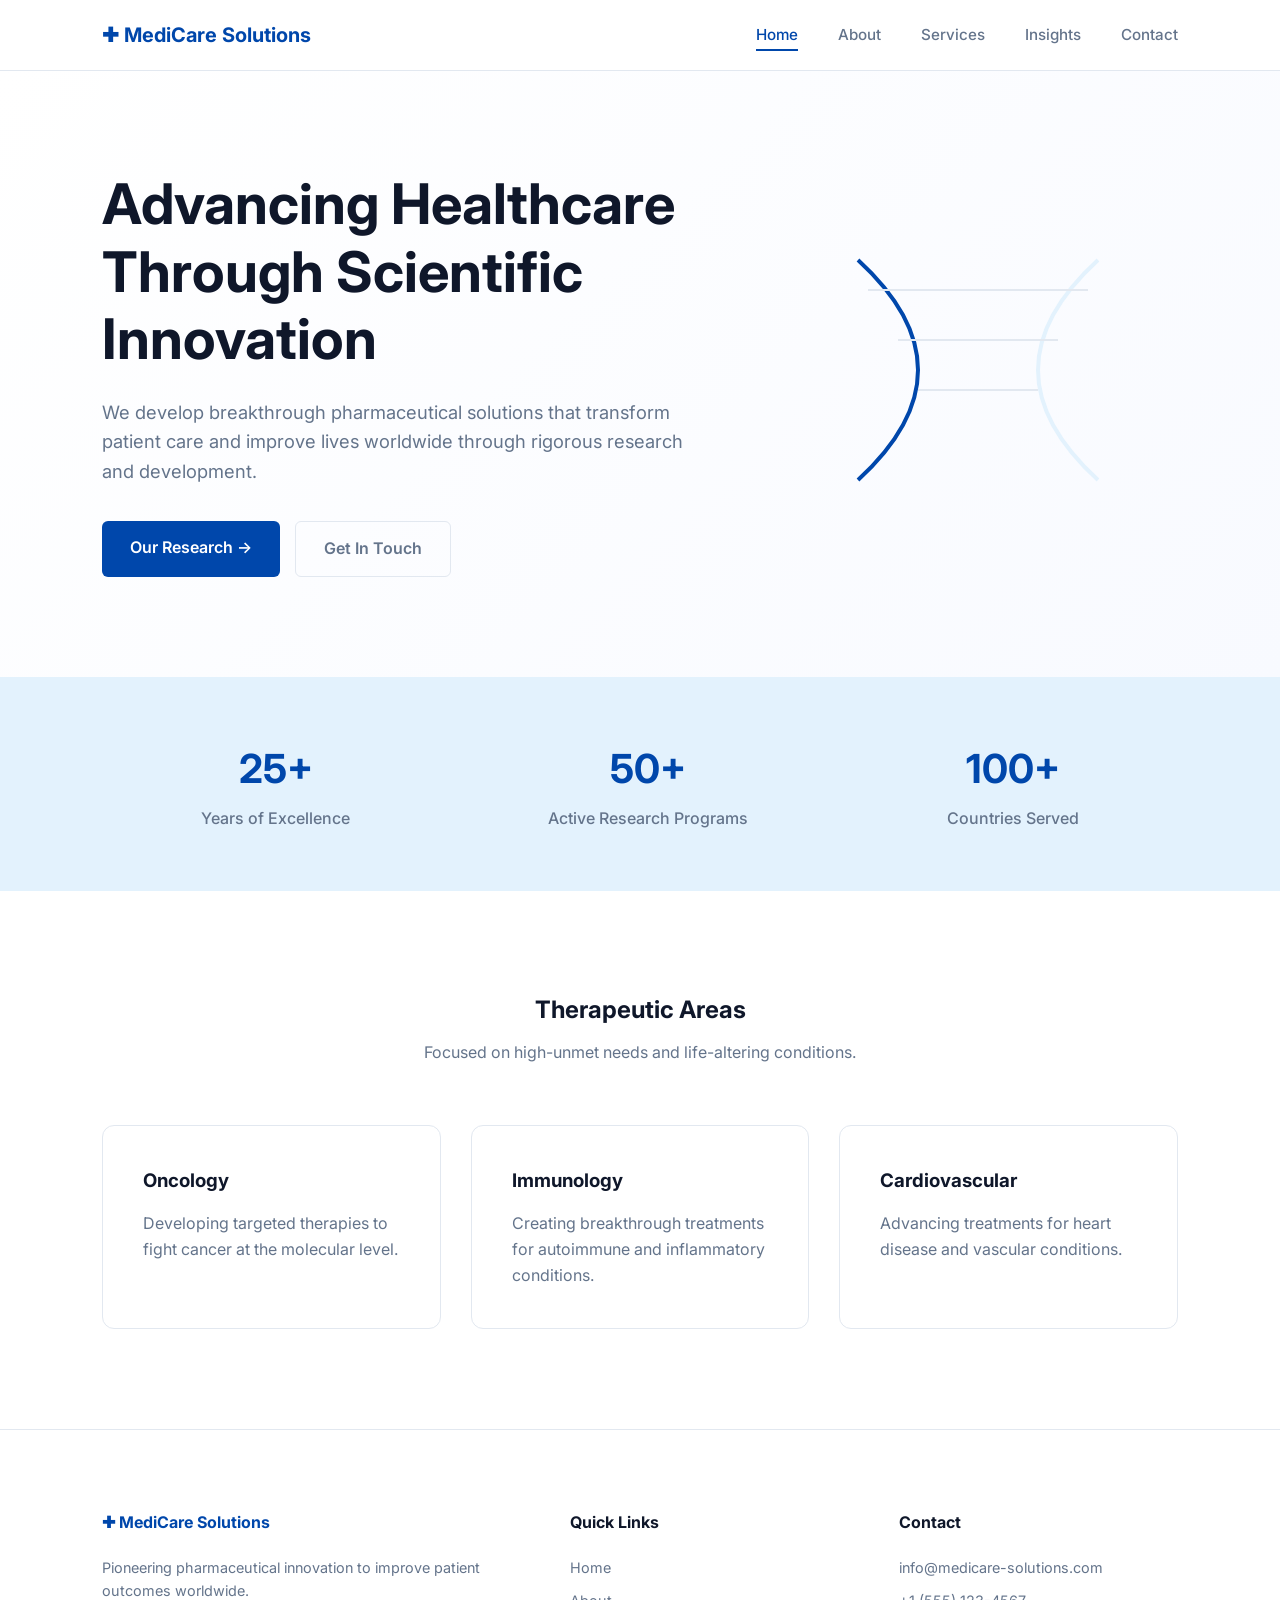
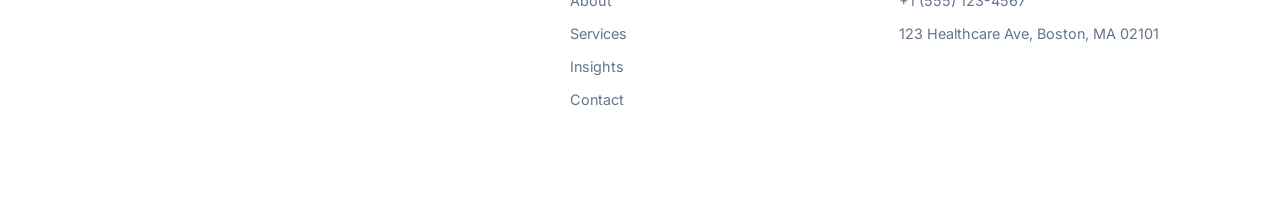
==== index.html @ 157ba3b7 "Add files via upload" ====
<!DOCTYPE html>
<html lang="en">
<head>
    <meta charset="UTF-8">
    <meta name="viewport" content="width=device-width, initial-scale=1.0">
    <title>MediCare Solutions | Advancing Healthcare</title>
    <link href="https://fonts.googleapis.com/css2?family=Inter:wght@300;400;500;600;700&display=swap" rel="stylesheet">
    <style>
        :root {
            --primary: #0047AB;
            --primary-dark: #003580;
            --accent: #E3F2FD;
            --text-dark: #0F172A;
            --text-gray: #64748B;
            --white: #ffffff;
            --border: #E2E8F0;
        }

        * { margin: 0; padding: 0; box-sizing: border-box; font-family: 'Inter', sans-serif; }
        body { color: var(--text-dark); line-height: 1.6; background-color: var(--white); }

        /* Navigation */
        header {
            display: flex; justify-content: space-between; align-items: center;
            padding: 1.2rem 8%; background: var(--white);
            position: sticky; top: 0; z-index: 1000; border-bottom: 1px solid var(--border);
        }
        .logo { color: var(--primary); font-weight: 700; font-size: 1.25rem; display: flex; align-items: center; gap: 8px; text-decoration: none; }
        nav ul { display: flex; list-style: none; gap: 2.5rem; }
        nav ul li a { text-decoration: none; color: var(--text-gray); font-size: 0.95rem; font-weight: 500; }
        nav ul li a.active { color: var(--primary); border-bottom: 2px solid var(--primary); padding-bottom: 5px; }

        /* Hero Section */
        .hero { 
            display: flex; align-items: center; justify-content: space-between; 
            padding: 100px 8%; background: linear-gradient(135deg, #ffffff 0%, #f8faff 100%);
        }
        .hero-content { max-width: 600px; }
        .hero-content h1 { font-size: 3.5rem; line-height: 1.2; margin-bottom: 25px; color: var(--text-dark); }
        .hero-content p { font-size: 1.15rem; color: var(--text-gray); margin-bottom: 35px; }
        
        .btn-group { display: flex; gap: 15px; }
        .btn-primary { background: var(--primary); color: white; padding: 14px 28px; border-radius: 6px; text-decoration: none; font-weight: 600; }
        .btn-outline { border: 1px solid var(--border); color: var(--text-gray); padding: 14px 28px; border-radius: 6px; text-decoration: none; font-weight: 600; }

        /* Stats Section */
        .stats-banner { background: var(--accent); padding: 60px 8%; display: flex; justify-content: space-around; text-align: center; }
        .stat-item h2 { color: var(--primary); font-size: 2.5rem; margin-bottom: 5px; }
        .stat-item p { color: var(--text-gray); font-weight: 500; }

        /* Therapeutic Areas */
        .section-padding { padding: 100px 8%; }
        .section-header { text-align: center; margin-bottom: 60px; }
        .grid { display: grid; grid-template-columns: repeat(3, 1fr); gap: 30px; }
        .card { padding: 40px; border: 1px solid var(--border); border-radius: 12px; transition: 0.3s; }
        .card:hover { transform: translateY(-5px); box-shadow: 0 10px 30px rgba(0,0,0,0.05); border-color: var(--primary); }
        .card h3 { margin-bottom: 15px; }

        /* Footer */
        footer { padding: 80px 8%; border-top: 1px solid var(--border); display: grid; grid-template-columns: 1.5fr 1fr 1fr; gap: 50px; }
        footer h4 { margin-bottom: 20px; }
        footer p, footer li { color: var(--text-gray); font-size: 0.9rem; margin-bottom: 10px; list-style: none; }

        @media (max-width: 992px) {
            .hero { flex-direction: column; text-align: center; }
            .grid, footer { grid-template-columns: 1fr; }
        }
    </style>
</head>
<body>

<header>
    <a href="index.html" class="logo">✚ MediCare Solutions</a>
    <nav>
        <ul>
            <li><a href="index.html" class="active">Home</a></li>
            <li><a href="about.html">About</a></li>
            <li><a href="services.html">Services</a></li>
            <li><a href="insights.html">Insights</a></li>
            <li><a href="contact.html">Contact</a></li>
        </ul>
    </nav>
</header>

<section class="hero">
    <div class="hero-content">
        <h1>Advancing Healthcare Through Scientific Innovation</h1>
        <p>We develop breakthrough pharmaceutical solutions that transform patient care and improve lives worldwide through rigorous research and development.</p>
        <div class="btn-group">
            <a href="services.html" class="btn-primary">Our Research →</a>
            <a href="contact.html" class="btn-outline">Get In Touch</a>
        </div>
    </div>
    <div class="hero-image">
        <!-- Abstract DNA Graphic -->
        <svg width="400" height="300" viewBox="0 0 200 150">
            <path d="M40 20 Q100 75 40 130" stroke="#0047AB" fill="none" stroke-width="2" />
            <path d="M160 20 Q100 75 160 130" stroke="#E3F2FD" fill="none" stroke-width="2" />
            <line x1="45" y1="35" x2="155" y2="35" stroke="#E2E8F0" />
            <line x1="60" y1="60" x2="140" y2="60" stroke="#E2E8F0" />
            <line x1="70" y1="85" x2="130" y2="85" stroke="#E2E8F0" />
        </svg>
    </div>
</section>

<section class="stats-banner">
    <div class="stat-item"><h2>25+</h2><p>Years of Excellence</p></div>
    <div class="stat-item"><h2>50+</h2><p>Active Research Programs</p></div>
    <div class="stat-item"><h2>100+</h2><p>Countries Served</p></div>
</section>

<section class="section-padding">
    <div class="section-header">
        <h2>Therapeutic Areas</h2>
        <p style="color: var(--text-gray); margin-top: 10px;">Focused on high-unmet needs and life-altering conditions.</p>
    </div>
    <div class="grid">
        <div class="card">
            <h3>Oncology</h3>
            <p style="color: var(--text-gray);">Developing targeted therapies to fight cancer at the molecular level.</p>
        </div>
        <div class="card">
            <h3>Immunology</h3>
            <p style="color: var(--text-gray);">Creating breakthrough treatments for autoimmune and inflammatory conditions.</p>
        </div>
        <div class="card">
            <h3>Cardiovascular</h3>
            <p style="color: var(--text-gray);">Advancing treatments for heart disease and vascular conditions.</p>
        </div>
    </div>
</section>

<footer>
    <div>
        <div style="color: var(--primary); font-weight: 700; margin-bottom: 20px;">✚ MediCare Solutions</div>
        <p>Pioneering pharmaceutical innovation to improve patient outcomes worldwide.</p>
    </div>
    <div>
        <h4>Quick Links</h4>
        <ul>
            <li>Home</li>
            <li>About</li>
            <li>Services</li>
            <li>Insights</li>
            <li>Contact</li>
        </ul>
    </div>
    <div>
        <h4>Contact</h4>
        <p>info@medicare-solutions.com</p>
        <p>+1 (555) 123-4567</p>
        <p>123 Healthcare Ave, Boston, MA 02101</p>
    </div>
</footer>
<script>
    // Logic for the Mobile Menu
    const menuBtn = document.getElementById('menuBtn');
    const navMenu = document.getElementById('navMenu');

    menuBtn.addEventListener('click', () => {
        navMenu.classList.toggle('active');
        
        // Transform Hamburger to 'X'
        const spans = menuBtn.querySelectorAll('span');
        if (navMenu.classList.contains('active')) {
            spans[0].style.transform = 'rotate(45deg) translate(5px, 5px)';
            spans[1].style.opacity = '0';
            spans[2].style.transform = 'rotate(-45deg) translate(6px, -5px)';
        } else {
            spans[0].style.transform = 'none';
            spans[1].style.opacity = '1';
            spans[2].style.transform = 'none';
        }
    });
</script>
</body>
</html>
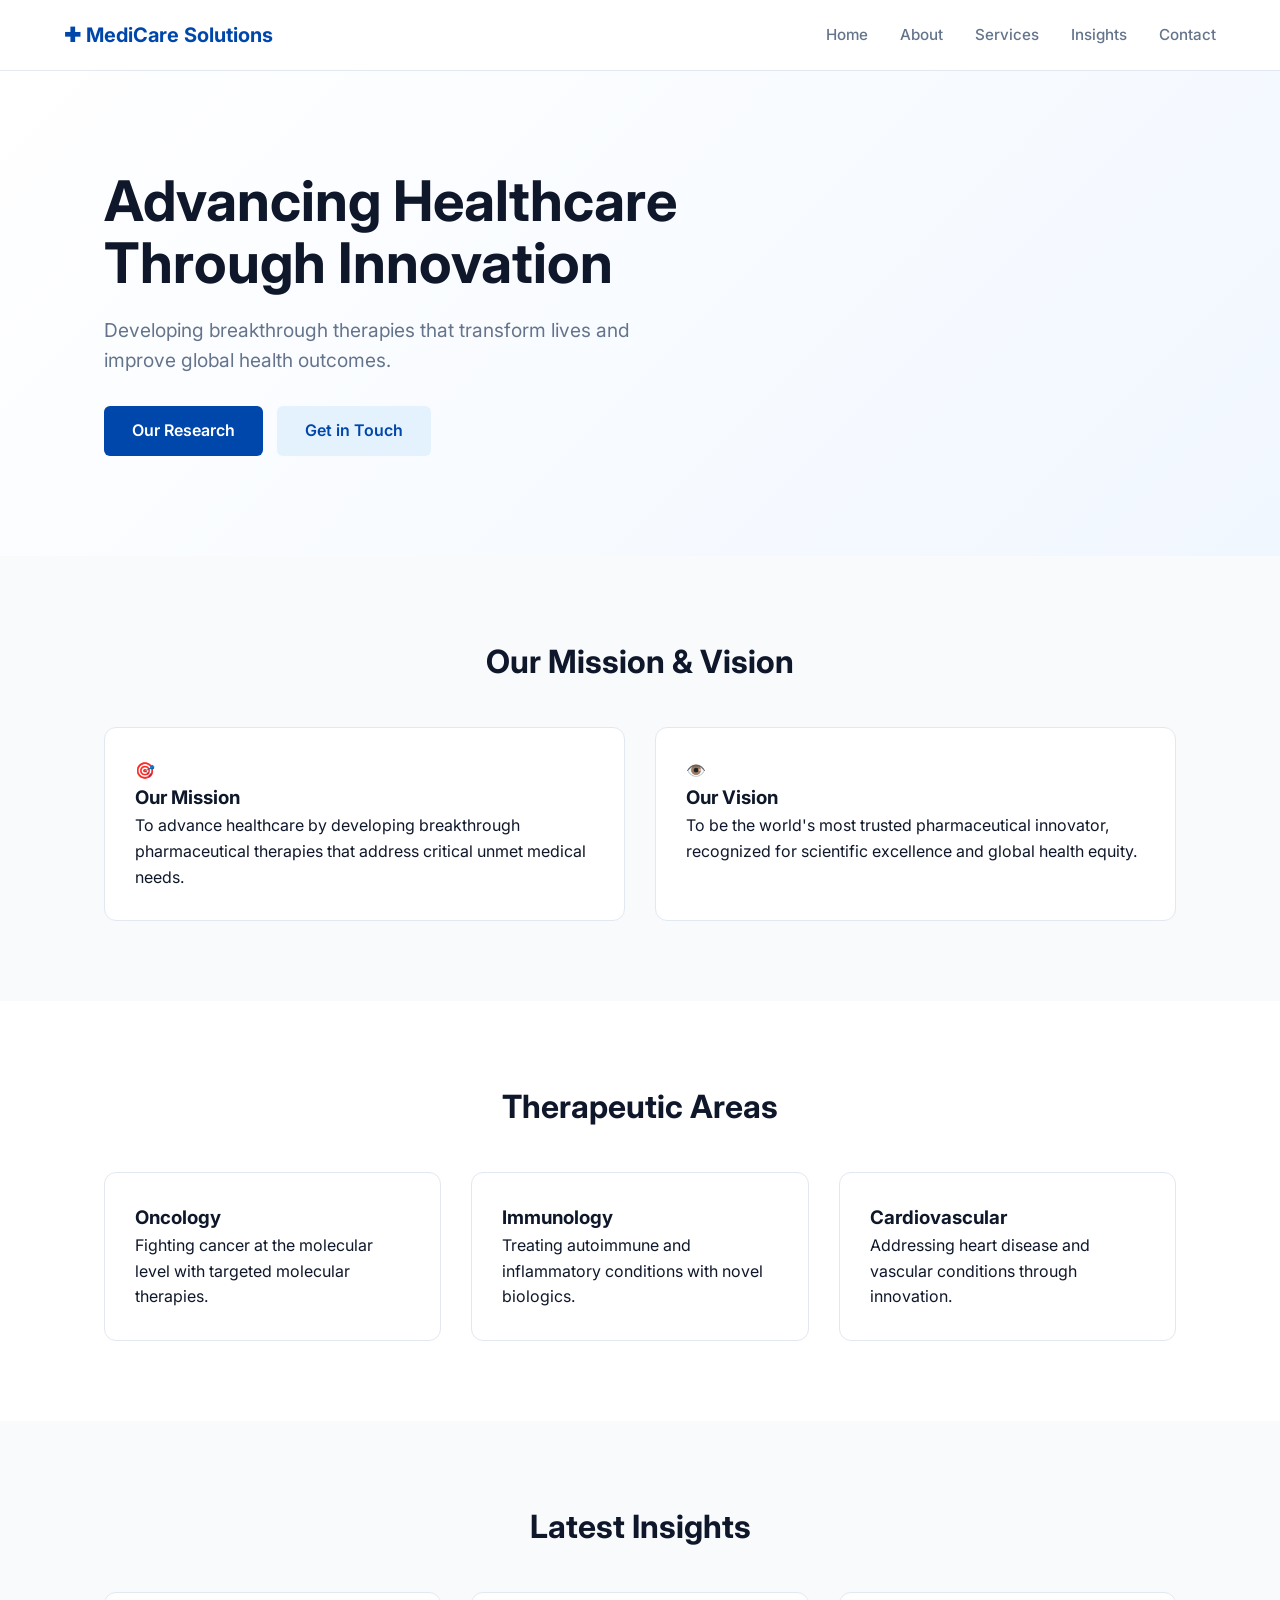
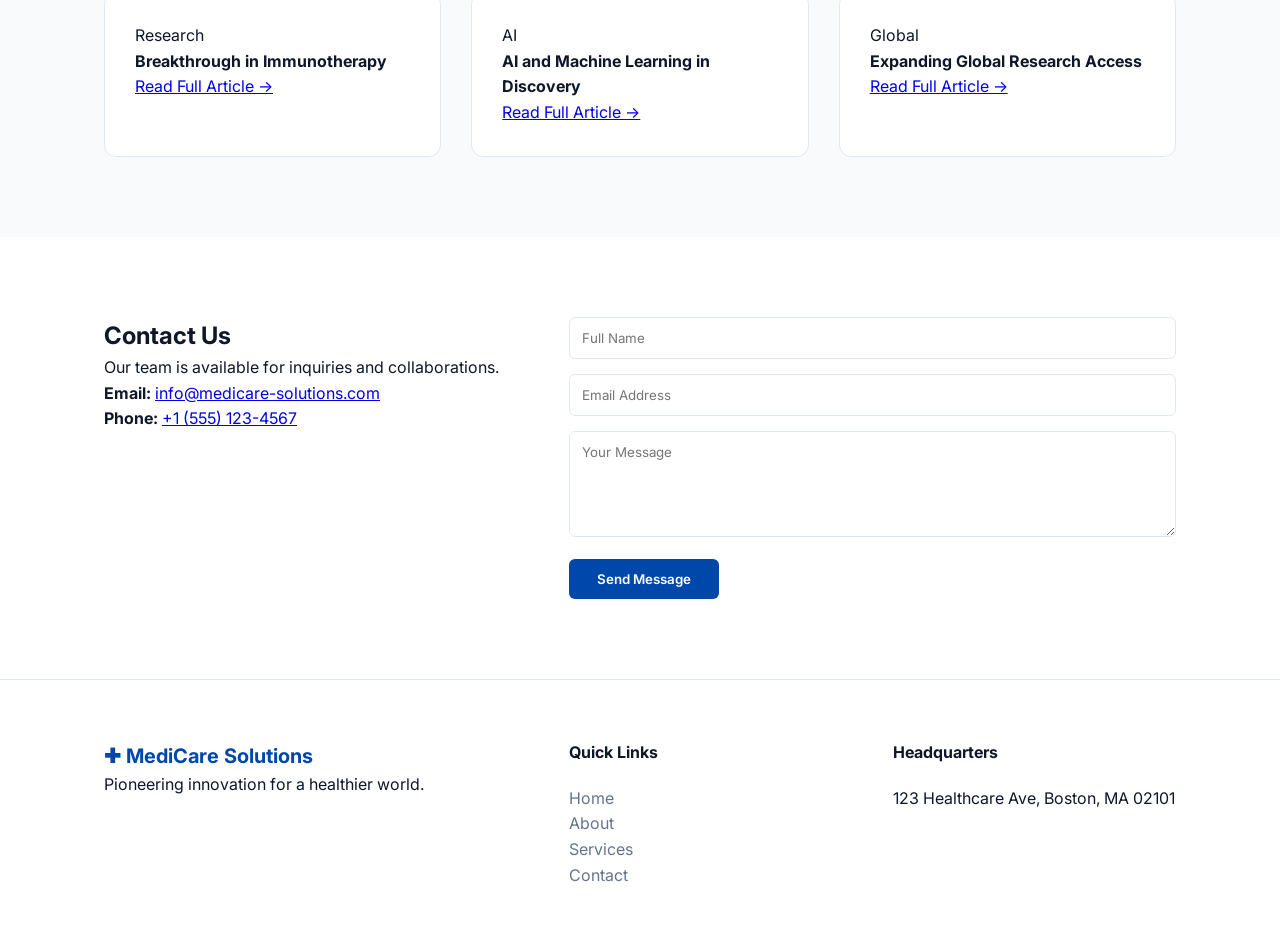
==== commit 08932640: "Add files via upload" ====
--- a/index.html
+++ b/index.html
@@ -1,177 +1,151 @@
-<!DOCTYPE html>
-<html lang="en">
-<head>
-    <meta charset="UTF-8">
-    <meta name="viewport" content="width=device-width, initial-scale=1.0">
-    <title>MediCare Solutions | Advancing Healthcare</title>
-    <link href="https://fonts.googleapis.com/css2?family=Inter:wght@300;400;500;600;700&display=swap" rel="stylesheet">
-    <style>
-        :root {
-            --primary: #0047AB;
-            --primary-dark: #003580;
-            --accent: #E3F2FD;
-            --text-dark: #0F172A;
-            --text-gray: #64748B;
-            --white: #ffffff;
-            --border: #E2E8F0;
-        }
-
-        * { margin: 0; padding: 0; box-sizing: border-box; font-family: 'Inter', sans-serif; }
-        body { color: var(--text-dark); line-height: 1.6; background-color: var(--white); }
-
-        /* Navigation */
-        header {
-            display: flex; justify-content: space-between; align-items: center;
-            padding: 1.2rem 8%; background: var(--white);
-            position: sticky; top: 0; z-index: 1000; border-bottom: 1px solid var(--border);
-        }
-        .logo { color: var(--primary); font-weight: 700; font-size: 1.25rem; display: flex; align-items: center; gap: 8px; text-decoration: none; }
-        nav ul { display: flex; list-style: none; gap: 2.5rem; }
-        nav ul li a { text-decoration: none; color: var(--text-gray); font-size: 0.95rem; font-weight: 500; }
-        nav ul li a.active { color: var(--primary); border-bottom: 2px solid var(--primary); padding-bottom: 5px; }
-
-        /* Hero Section */
-        .hero { 
-            display: flex; align-items: center; justify-content: space-between; 
-            padding: 100px 8%; background: linear-gradient(135deg, #ffffff 0%, #f8faff 100%);
-        }
-        .hero-content { max-width: 600px; }
-        .hero-content h1 { font-size: 3.5rem; line-height: 1.2; margin-bottom: 25px; color: var(--text-dark); }
-        .hero-content p { font-size: 1.15rem; color: var(--text-gray); margin-bottom: 35px; }
-        
-        .btn-group { display: flex; gap: 15px; }
-        .btn-primary { background: var(--primary); color: white; padding: 14px 28px; border-radius: 6px; text-decoration: none; font-weight: 600; }
-        .btn-outline { border: 1px solid var(--border); color: var(--text-gray); padding: 14px 28px; border-radius: 6px; text-decoration: none; font-weight: 600; }
-
-        /* Stats Section */
-        .stats-banner { background: var(--accent); padding: 60px 8%; display: flex; justify-content: space-around; text-align: center; }
-        .stat-item h2 { color: var(--primary); font-size: 2.5rem; margin-bottom: 5px; }
-        .stat-item p { color: var(--text-gray); font-weight: 500; }
-
-        /* Therapeutic Areas */
-        .section-padding { padding: 100px 8%; }
-        .section-header { text-align: center; margin-bottom: 60px; }
-        .grid { display: grid; grid-template-columns: repeat(3, 1fr); gap: 30px; }
-        .card { padding: 40px; border: 1px solid var(--border); border-radius: 12px; transition: 0.3s; }
-        .card:hover { transform: translateY(-5px); box-shadow: 0 10px 30px rgba(0,0,0,0.05); border-color: var(--primary); }
-        .card h3 { margin-bottom: 15px; }
-
-        /* Footer */
-        footer { padding: 80px 8%; border-top: 1px solid var(--border); display: grid; grid-template-columns: 1.5fr 1fr 1fr; gap: 50px; }
-        footer h4 { margin-bottom: 20px; }
-        footer p, footer li { color: var(--text-gray); font-size: 0.9rem; margin-bottom: 10px; list-style: none; }
-
-        @media (max-width: 992px) {
-            .hero { flex-direction: column; text-align: center; }
-            .grid, footer { grid-template-columns: 1fr; }
-        }
-    </style>
-</head>
-<body>
-
-<header>
-    <a href="index.html" class="logo">✚ MediCare Solutions</a>
-    <nav>
-        <ul>
-            <li><a href="index.html" class="active">Home</a></li>
-            <li><a href="about.html">About</a></li>
-            <li><a href="services.html">Services</a></li>
-            <li><a href="insights.html">Insights</a></li>
-            <li><a href="contact.html">Contact</a></li>
-        </ul>
-    </nav>
-</header>
-
-<section class="hero">
-    <div class="hero-content">
-        <h1>Advancing Healthcare Through Scientific Innovation</h1>
-        <p>We develop breakthrough pharmaceutical solutions that transform patient care and improve lives worldwide through rigorous research and development.</p>
-        <div class="btn-group">
-            <a href="services.html" class="btn-primary">Our Research →</a>
-            <a href="contact.html" class="btn-outline">Get In Touch</a>
-        </div>
-    </div>
-    <div class="hero-image">
-        <!-- Abstract DNA Graphic -->
-        <svg width="400" height="300" viewBox="0 0 200 150">
-            <path d="M40 20 Q100 75 40 130" stroke="#0047AB" fill="none" stroke-width="2" />
-            <path d="M160 20 Q100 75 160 130" stroke="#E3F2FD" fill="none" stroke-width="2" />
-            <line x1="45" y1="35" x2="155" y2="35" stroke="#E2E8F0" />
-            <line x1="60" y1="60" x2="140" y2="60" stroke="#E2E8F0" />
-            <line x1="70" y1="85" x2="130" y2="85" stroke="#E2E8F0" />
-        </svg>
-    </div>
-</section>
-
-<section class="stats-banner">
-    <div class="stat-item"><h2>25+</h2><p>Years of Excellence</p></div>
-    <div class="stat-item"><h2>50+</h2><p>Active Research Programs</p></div>
-    <div class="stat-item"><h2>100+</h2><p>Countries Served</p></div>
-</section>
-
-<section class="section-padding">
-    <div class="section-header">
-        <h2>Therapeutic Areas</h2>
-        <p style="color: var(--text-gray); margin-top: 10px;">Focused on high-unmet needs and life-altering conditions.</p>
-    </div>
-    <div class="grid">
-        <div class="card">
-            <h3>Oncology</h3>
-            <p style="color: var(--text-gray);">Developing targeted therapies to fight cancer at the molecular level.</p>
-        </div>
-        <div class="card">
-            <h3>Immunology</h3>
-            <p style="color: var(--text-gray);">Creating breakthrough treatments for autoimmune and inflammatory conditions.</p>
-        </div>
-        <div class="card">
-            <h3>Cardiovascular</h3>
-            <p style="color: var(--text-gray);">Advancing treatments for heart disease and vascular conditions.</p>
-        </div>
-    </div>
-</section>
-
-<footer>
-    <div>
-        <div style="color: var(--primary); font-weight: 700; margin-bottom: 20px;">✚ MediCare Solutions</div>
-        <p>Pioneering pharmaceutical innovation to improve patient outcomes worldwide.</p>
-    </div>
-    <div>
-        <h4>Quick Links</h4>
-        <ul>
-            <li>Home</li>
-            <li>About</li>
-            <li>Services</li>
-            <li>Insights</li>
-            <li>Contact</li>
-        </ul>
-    </div>
-    <div>
-        <h4>Contact</h4>
-        <p>info@medicare-solutions.com</p>
-        <p>+1 (555) 123-4567</p>
-        <p>123 Healthcare Ave, Boston, MA 02101</p>
-    </div>
-</footer>
-<script>
-    // Logic for the Mobile Menu
-    const menuBtn = document.getElementById('menuBtn');
-    const navMenu = document.getElementById('navMenu');
-
-    menuBtn.addEventListener('click', () => {
-        navMenu.classList.toggle('active');
-        
-        // Transform Hamburger to 'X'
-        const spans = menuBtn.querySelectorAll('span');
-        if (navMenu.classList.contains('active')) {
-            spans[0].style.transform = 'rotate(45deg) translate(5px, 5px)';
-            spans[1].style.opacity = '0';
-            spans[2].style.transform = 'rotate(-45deg) translate(6px, -5px)';
-        } else {
-            spans[0].style.transform = 'none';
-            spans[1].style.opacity = '1';
-            spans[2].style.transform = 'none';
-        }
-    });
-</script>
-</body>
+<!DOCTYPE html>
+<html lang="en">
+<head>
+    <meta charset="UTF-8">
+    <meta name="viewport" content="width=device-width, initial-scale=1.0">
+    <title>MediCare Solutions | Pharmaceutical Innovation</title>
+    <link rel="stylesheet" href="style.css">
+    <link href="https://fonts.googleapis.com/css2?family=Inter:wght@300;400;500;600;700&display=swap" rel="stylesheet">
+</head>
+<body>
+
+<header>
+    <a href="#" class="logo">✚ MediCare Solutions</a>
+    
+    <div class="menu-btn" id="menuBtn">
+        <span></span>
+        <span></span>
+        <span></span>
+    </div>
+
+    <nav id="navMenu">
+        <ul>
+            <li><a href="#home">Home</a></li>
+            <li><a href="#about">About</a></li>
+            <li><a href="#services">Services</a></li>
+            <li><a href="#insights">Insights</a></li>
+            <li><a href="#contact">Contact</a></li>
+        </ul>
+    </nav>
+</header>
+
+<main>
+    <section id="home" class="hero">
+        <div class="container">
+            <div class="hero-content">
+                <h1>Advancing Healthcare Through Innovation</h1>
+                <p>Developing breakthrough therapies that transform lives and improve global health outcomes.</p>
+                <div class="cta-btns">
+                    <a href="#services" class="btn primary">Our Research</a>
+                    <a href="#contact" class="btn secondary">Get in Touch</a>
+                </div>
+            </div>
+        </div>
+    </section>
+
+    <section id="about" class="about">
+        <div class="container">
+            <h2 class="section-title">Our Mission & Vision</h2>
+            <div class="grid grid-2">
+                <div class="card">
+                    <div class="icon">🎯</div>
+                    <h3>Our Mission</h3>
+                    <p>To advance healthcare by developing breakthrough pharmaceutical therapies that address critical unmet medical needs.</p>
+                </div>
+                <div class="card">
+                    <div class="icon">👁️</div>
+                    <h3>Our Vision</h3>
+                    <p>To be the world's most trusted pharmaceutical innovator, recognized for scientific excellence and global health equity.</p>
+                </div>
+            </div>
+        </div>
+    </section>
+
+    <section id="services" class="services">
+        <div class="container">
+            <h2 class="section-title">Therapeutic Areas</h2>
+            <div class="grid grid-3">
+                <div class="service-card">
+                    <h3>Oncology</h3>
+                    <p>Fighting cancer at the molecular level with targeted molecular therapies.</p>
+                </div>
+                <div class="service-card">
+                    <h3>Immunology</h3>
+                    <p>Treating autoimmune and inflammatory conditions with novel biologics.</p>
+                </div>
+                <div class="service-card">
+                    <h3>Cardiovascular</h3>
+                    <p>Addressing heart disease and vascular conditions through innovation.</p>
+                </div>
+            </div>
+        </div>
+    </section>
+
+    <section id="insights" class="insights">
+        <div class="container">
+            <h2 class="section-title">Latest Insights</h2>
+            <div class="grid grid-3">
+                <div class="insight-card">
+                    <span class="tag">Research</span>
+                    <h4>Breakthrough in Immunotherapy</h4>
+                    <a href="#" class="read-more">Read Full Article →</a>
+                </div>
+                <div class="insight-card">
+                    <span class="tag">AI</span>
+                    <h4>AI and Machine Learning in Discovery</h4>
+                    <a href="#" class="read-more">Read Full Article →</a>
+                </div>
+                <div class="insight-card">
+                    <span class="tag">Global</span>
+                    <h4>Expanding Global Research Access</h4>
+                    <a href="#" class="read-more">Read Full Article →</a>
+                </div>
+            </div>
+        </div>
+    </section>
+
+    <section id="contact" class="contact">
+        <div class="container">
+            <div class="contact-grid">
+                <div class="contact-info">
+                    <h2>Contact Us</h2>
+                    <p>Our team is available for inquiries and collaborations.</p>
+                    <p><strong>Email:</strong> <a href="mailto:info@medicare-solutions.com">info@medicare-solutions.com</a></p>
+                    <p><strong>Phone:</strong> <a href="tel:+15551234567">+1 (555) 123-4567</a></p>
+                </div>
+                <form class="contact-form">
+                    <input type="text" placeholder="Full Name" required>
+                    <input type="email" placeholder="Email Address" required>
+                    <textarea rows="5" placeholder="Your Message" required></textarea>
+                    <button type="submit" class="btn primary">Send Message</button>
+                </form>
+            </div>
+        </div>
+    </section>
+</main>
+
+<footer>
+    <div class="container footer-grid">
+        <div class="footer-brand">
+            <div class="logo">✚ MediCare Solutions</div>
+            <p>Pioneering innovation for a healthier world.</p>
+        </div>
+        <div class="footer-links">
+            <h4>Quick Links</h4>
+            <ul>
+                <li><a href="#home">Home</a></li>
+                <li><a href="#about">About</a></li>
+                <li><a href="#services">Services</a></li>
+                <li><a href="#contact">Contact</a></li>
+            </ul>
+        </div>
+        <div class="footer-address">
+            <h4>Headquarters</h4>
+            <p>123 Healthcare Ave, Boston, MA 02101</p>
+        </div>
+    </div>
+</footer>
+
+<script src="script.js"></script>
+</body>
 </html>
--- a/style.css
+++ b/style.css
@@ -0,0 +1,83 @@
+:root {
+    --primary: #0047AB;
+    --primary-dark: #003580;
+    --accent: #E3F2FD;
+    --text-dark: #0F172A;
+    --text-gray: #64748B;
+    --white: #ffffff;
+    --border: #E2E8F0;
+    --bg-light: #F8FAFC;
+}
+
+* { margin: 0; padding: 0; box-sizing: border-box; font-family: 'Inter', sans-serif; scroll-behavior: smooth; }
+body { color: var(--text-dark); line-height: 1.6; background-color: var(--white); overflow-x: hidden; }
+
+/* Layout Helpers */
+.container { max-width: 1200px; margin: 0 auto; padding: 0 5%; }
+.section-title { text-align: center; margin-bottom: 40px; font-size: 2rem; }
+.grid { display: grid; gap: 30px; }
+.grid-2 { grid-template-columns: repeat(2, 1fr); }
+.grid-3 { grid-template-columns: repeat(3, 1fr); }
+
+/* Header & Nav */
+header {
+    display: flex; justify-content: space-between; align-items: center;
+    padding: 1.2rem 5%; background: var(--white);
+    position: sticky; top: 0; z-index: 1000; border-bottom: 1px solid var(--border);
+}
+.logo { color: var(--primary); font-weight: 700; font-size: 1.25rem; text-decoration: none; }
+
+nav ul { display: flex; list-style: none; gap: 2rem; }
+nav ul li a { text-decoration: none; color: var(--text-gray); font-size: 0.95rem; font-weight: 500; transition: 0.3s; }
+nav ul li a:hover { color: var(--primary); }
+
+/* Hamburger Menu Button */
+.menu-btn { display: none; flex-direction: column; gap: 5px; cursor: pointer; z-index: 1001; }
+.menu-btn span { width: 28px; height: 3px; background: var(--primary); transition: 0.4s; border-radius: 2px; }
+
+/* Hero */
+.hero { padding: 100px 0; background: linear-gradient(135deg, #ffffff 0%, #f1f7ff 100%); }
+.hero-content { max-width: 600px; }
+.hero-content h1 { font-size: 3.5rem; line-height: 1.1; margin-bottom: 20px; }
+.hero-content p { font-size: 1.2rem; color: var(--text-gray); margin-bottom: 30px; }
+
+/* Cards & Buttons */
+.card, .service-card, .insight-card { padding: 30px; background: white; border: 1px solid var(--border); border-radius: 12px; transition: 0.3s; }
+.card:hover, .service-card:hover { transform: translateY(-5px); border-color: var(--primary); }
+.btn { display: inline-block; padding: 12px 28px; border-radius: 6px; text-decoration: none; font-weight: 600; cursor: pointer; border: none; }
+.primary { background: var(--primary); color: white; }
+.secondary { background: var(--accent); color: var(--primary); margin-left: 10px; }
+
+/* Sections */
+section { padding: 80px 0; }
+.about, .insights { background: var(--bg-light); }
+
+/* Contact */
+.contact-grid { display: grid; grid-template-columns: 1fr 1.5fr; gap: 60px; }
+.contact-form input, .contact-form textarea { width: 100%; padding: 12px; margin-bottom: 15px; border: 1px solid var(--border); border-radius: 6px; }
+
+/* Footer */
+footer { padding: 60px 0; border-top: 1px solid var(--border); }
+.footer-grid { display: grid; grid-template-columns: 1.5fr 1fr 1fr; gap: 40px; }
+footer h4 { margin-bottom: 20px; }
+footer ul { list-style: none; }
+footer a { text-decoration: none; color: var(--text-gray); }
+
+/* RESPONSIVE BREAKPOINT (Mobile/Tablet) */
+@media (max-width: 992px) {
+    .menu-btn { display: flex; }
+    
+    #navMenu {
+        position: fixed; top: 0; right: -100%; width: 80%; height: 100vh;
+        background: white; box-shadow: -5px 0 15px rgba(0,0,0,0.1);
+        transition: 0.4s cubic-bezier(0.4, 0, 0.2, 1);
+        padding: 100px 40px;
+    }
+    
+    #navMenu.active { right: 0; }
+    #navMenu ul { flex-direction: column; gap: 1.5rem; }
+    #navMenu ul li a { font-size: 1.5rem; }
+
+    .hero-content h1 { font-size: 2.5rem; }
+    .grid-2, .grid-3, .contact-grid, .footer-grid { grid-template-columns: 1fr; }
+}
